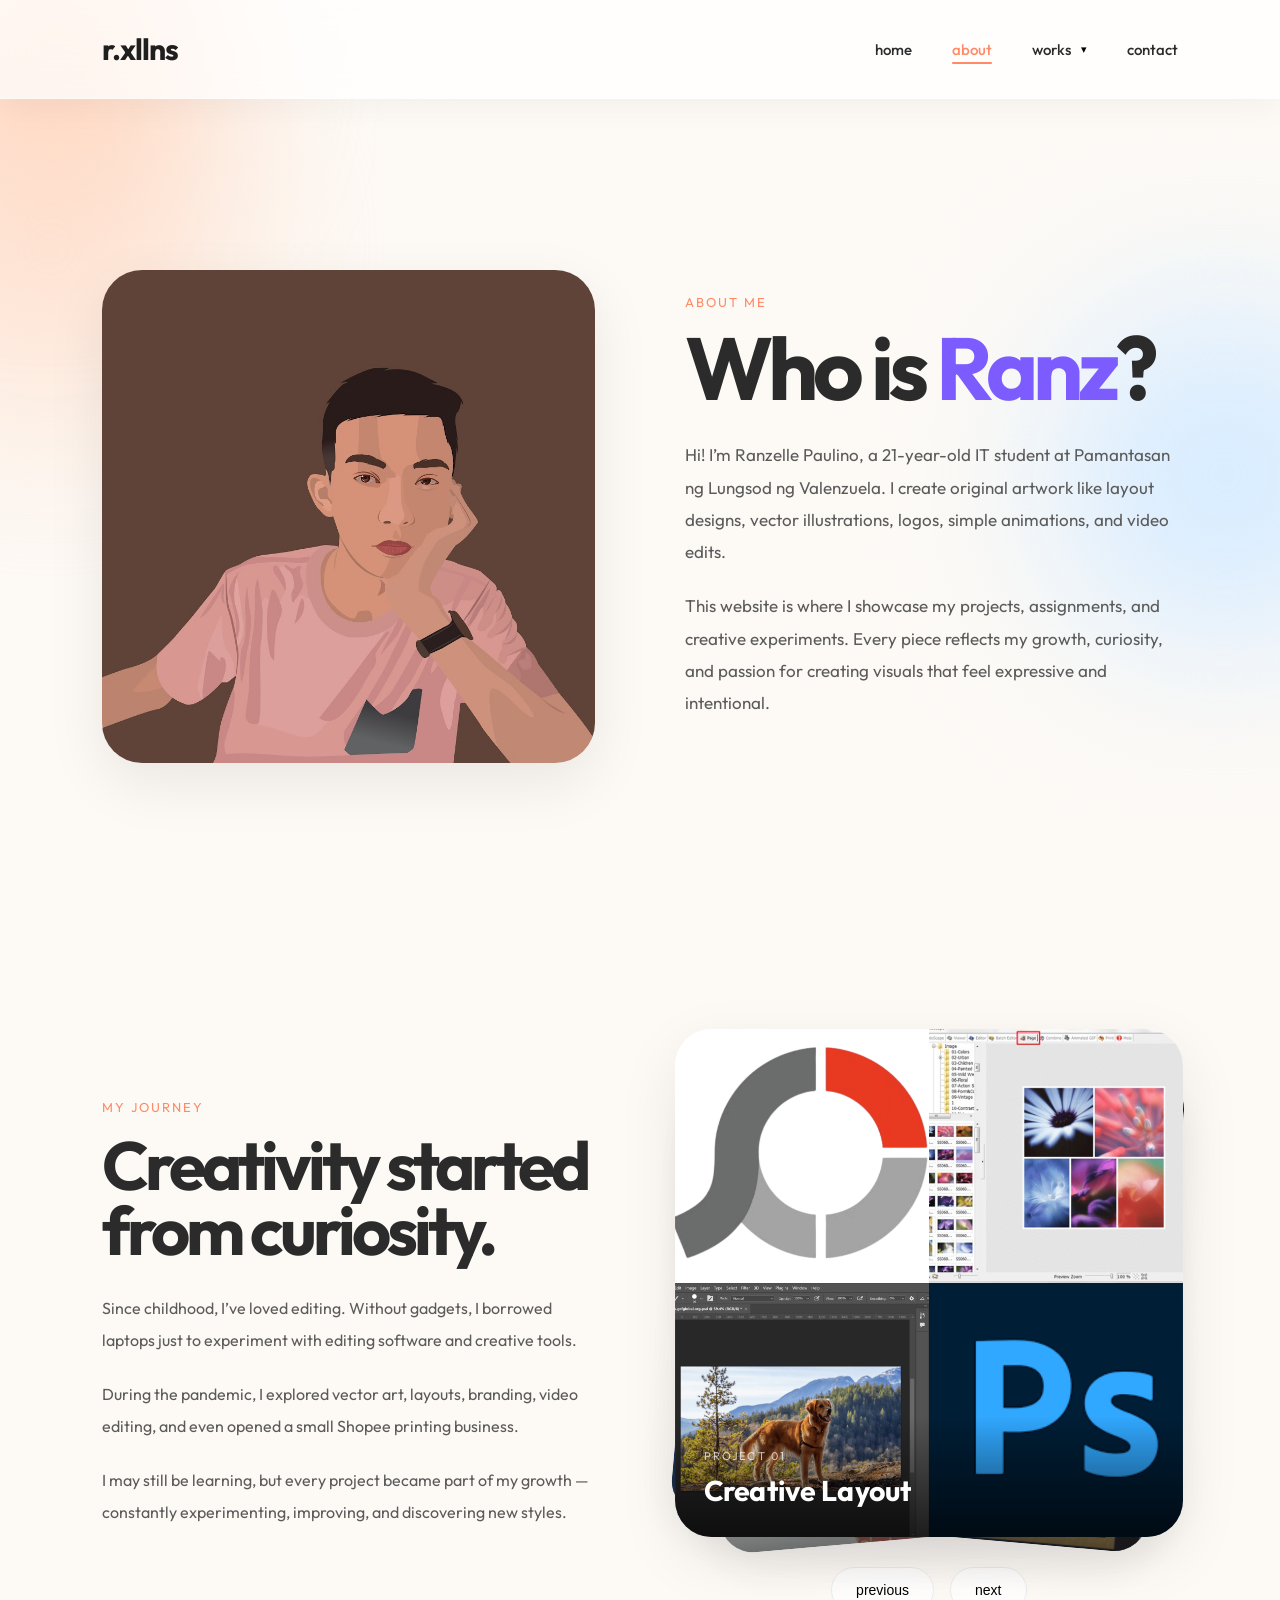
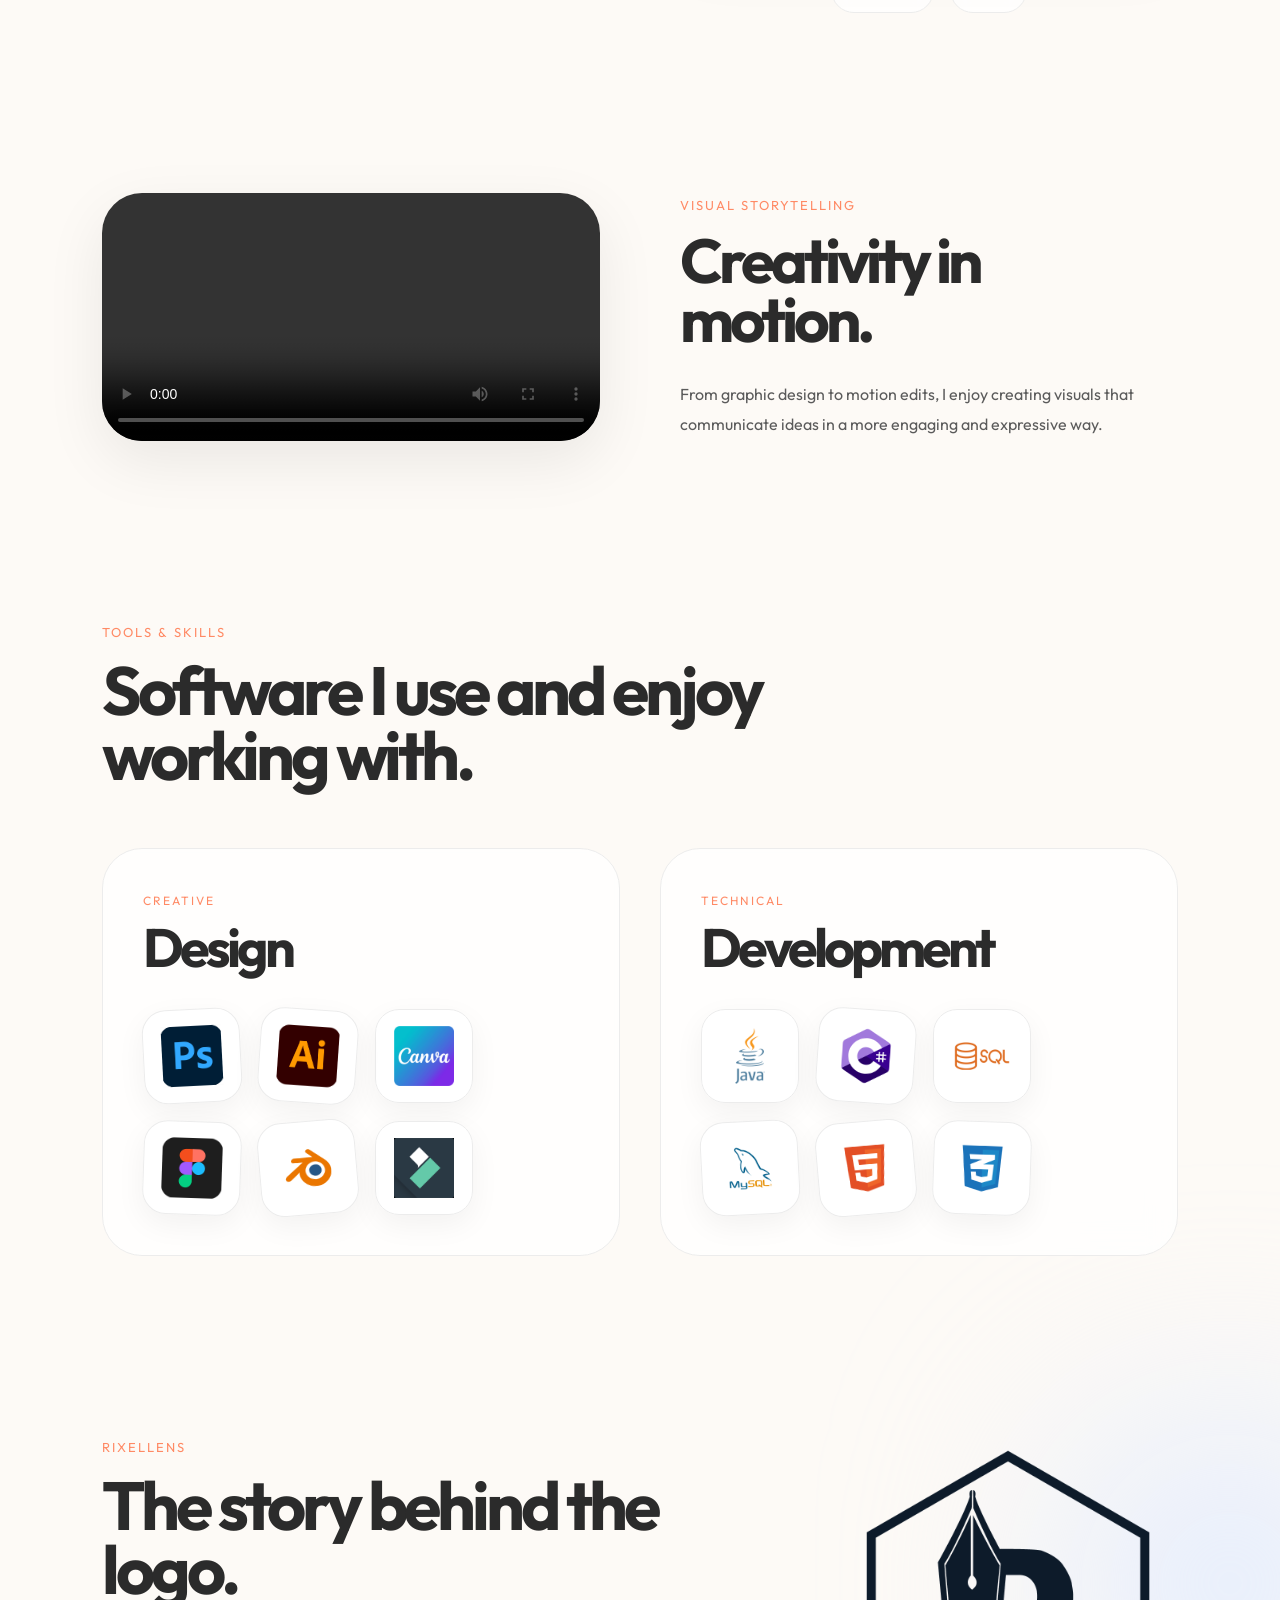
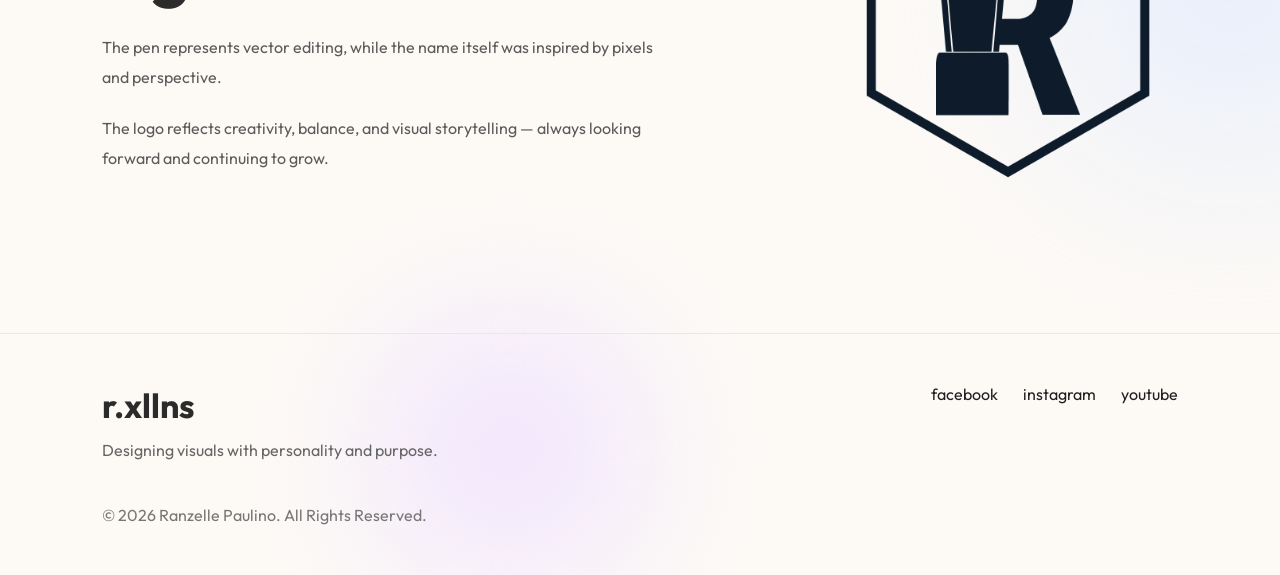
==== about.html @ 7ac17100 "Initial commit" ====
<!DOCTYPE html>
<html lang="en">

<head>
    <meta charset="UTF-8">
    <meta name="viewport" content="width=device-width, initial-scale=1.0">
    <title>about | r.xllns</title>

    <link rel="stylesheet" href="styles/header-footer.css">
    <link rel="stylesheet" href="styles/about.css">

    <link rel="icon" href="images/ranzlogo1.png" type="image/png" sizes="16x16">
</head>

<body>

    <!-- FLOATING BG -->

    <div class="bg-shape shape1"></div>
    <div class="bg-shape shape2"></div>
    <div class="bg-shape shape3"></div>

    <!-- NAVBAR -->

    <header class="header">

        <div class="logo">
            <a href="index.html">
                <h2>r.xllns</h2>
            </a>
        </div>

        <!-- HAMBURGER -->
        <input type="checkbox" id="menu-toggle">

        <label for="menu-toggle" class="menu-btn">
            <span></span>
            <span></span>
            <span></span>
        </label>

        <!-- NAVIGATION -->

        <nav class="nav">
            <a href="index.html">home</a>
            <a href="about.html" class="active">about</a>

            <!-- DROPDOWN -->

            <div class="dropdown">
                <div class="dropdown-top">
                    <a href="portfolio.html" class="dropdown-link">works</a>

                    <button class="dropdown-toggle">
                        <span class="arrow">▾</span>
                    </button>

                </div>

                <div class="dropdown-menu">
                    <a href="portfolio_logo.html">Logos</a>
                    <a href="portfolio_arts.html">Vector Arts</a>
                    <a href="portfolio_graphic.html">Graphic Design</a>
                    <a href="portfolio_poster.html">Posters</a>
                    <a href="portfolio_video.html">Motion Graphics</a>
                    <a href="portfolio_design.html">Design & UI</a>
                </div>
            </div>

            <a href="contact.html">contact</a>
        </nav>

    </header>

    <section class="aboutme-section">

        <!-- BLURS -->

        <div class="about-blur blur1"></div>
        <div class="about-blur blur2"></div>

        <!-- HERO -->

        <div class="basic-info">

            <div class="about-image-wrap">

                <img src="./images/ranzvector.jpg" alt="vectorized image of Ranz">

            </div>

            <div class="about-content">

                <span class="mini-label">
                    ABOUT ME
                </span>

                <h1>
                    Who is
                    <span>Ranz</span>?
                </h1>

                <p>
                    Hi! I’m Ranzelle Paulino, a 21-year-old IT student at
                    Pamantasan ng Lungsod ng Valenzuela. I create original artwork
                    like layout designs, vector illustrations, logos,
                    simple animations, and video edits.
                </p>

                <p>
                    This website is where I showcase my projects,
                    assignments, and creative experiments.
                    Every piece reflects my growth, curiosity,
                    and passion for creating visuals that feel
                    expressive and intentional.
                </p>

            </div>

        </div>

        <!-- JOURNEY -->

        <div class="journey-exp">

            <div id="my-journey">

                <span class="mini-label">
                    MY JOURNEY
                </span>

                <h2>
                    Creativity started
                    from curiosity.
                </h2>

                <p>
                    Since childhood, I’ve loved editing. Without gadgets,
                    I borrowed laptops just to experiment with editing software
                    and creative tools.
                </p>

                <p>
                    During the pandemic, I explored vector art,
                    layouts, branding, video editing,
                    and even opened a small Shopee printing business.
                </p>

                <p>
                    I may still be learning,
                    but every project became part of my growth —
                    constantly experimenting,
                    improving, and discovering new styles.
                </p>

            </div>

            <!-- SLIDER -->

            <div class="stack-slider-section">

                <div class="stack-container">

                    <div class="stack-card active">

                        <img src="images/about-me/slide1.png" alt="">

                        <div class="stack-overlay">
                            <span>PROJECT 01</span>
                            <h3>Creative Layout</h3>
                        </div>

                    </div>

                    <div class="stack-card">

                        <img src="images/about-me/slide2.png" alt="">

                        <div class="stack-overlay">
                            <span>PROJECT 02</span>
                            <h3>Poster Design</h3>
                        </div>

                    </div>

                    <div class="stack-card">

                        <img src="images/about-me/slide3.png" alt="">

                        <div class="stack-overlay">
                            <span>PROJECT 03</span>
                            <h3>Visual Concept</h3>
                        </div>

                    </div>

                </div>

                <!-- BUTTONS -->

                <div class="stack-buttons">

                    <button id="prev">
                        previous
                    </button>

                    <button id="next">
                        next
                    </button>

                </div>

            </div>

        </div>

        <!-- VIDEO -->

        <div class="aboutme-vid">

            <div class="video-container">

                <video controls>
                    <source src="images/about-me/about-me-video.mp4" type="video/mp4">
                </video>

            </div>

            <div class="vid-desc">

                <span class="mini-label">
                    VISUAL STORYTELLING
                </span>

                <h3>
                    Creativity in motion.
                </h3>

                <p>
                    From graphic design to motion edits,
                    I enjoy creating visuals that communicate
                    ideas in a more engaging and expressive way.
                </p>

            </div>

        </div>

        <!-- SKILLS -->

        <div class="skills">

            <span class="mini-label">
                TOOLS & SKILLS
            </span>

            <h1>Software I use and enjoy working with.
            </h1>

            <div class="skills-editorial">

                <!-- DESIGN -->

                <div class="skill-category design-side">

                    <div class="skill-heading">

                        <span>creative</span>

                        <h2>Design</h2>

                    </div>

                    <div class="floating-skills">

                        <div class="skill-pill large">
                            <img src="./images/technical/photoshop.png" alt="">
                        </div>

                        <div class="skill-pill rotate">
                            <img src="./images/technical/illustrator.png" alt="">
                        </div>

                        <div class="skill-pill">
                            <img src="./images/technical/canva.png" alt="">
                        </div>

                        <div class="skill-pill small">
                            <img src="./images/technical/figma.png" alt="">
                        </div>

                        <div class="skill-pill rotate2">
                            <img src="./images/technical/blender.png" alt="">
                        </div>

                        <div class="skill-pill">
                            <img src="./images/technical/filmora.png" alt="">
                        </div>

                    </div>

                </div>

                <!-- DEVELOPMENT -->

                <div class="skill-category dev-side">

                    <div class="skill-heading">

                        <span>technical</span>

                        <h2>Development</h2>

                    </div>

                    <div class="floating-skills">

                        <div class="skill-pill">
                            <img src="./images/development/java.png" alt="">
                        </div>

                        <div class="skill-pill rotate">
                            <img src="./images/development/csharp.png" alt="">
                        </div>

                        <div class="skill-pill">
                            <img src="./images/development/sql.png" alt="">
                        </div>

                        <div class="skill-pill large">
                            <img src="./images/development/mysql.png" alt="">
                        </div>

                        <div class="skill-pill rotate2">
                            <img src="./images/development/html.png" alt="">
                        </div>

                        <div class="skill-pill small">
                            <img src="./images/development/css.png" alt="">
                        </div>

                    </div>

                </div>

            </div>

        </div>

        <!-- LOGO -->

        <div class="logo-info">

            <div class="logo-text">

                <span class="mini-label">
                    RIXELLENS
                </span>

                <h3>
                    The story behind
                    the logo.
                </h3>

                <p>
                    The pen represents vector editing,
                    while the name itself was inspired
                    by pixels and perspective.
                </p>

                <p>
                    The logo reflects creativity,
                    balance, and visual storytelling —
                    always looking forward and continuing to grow.
                </p>

            </div>

            <img src="images/ranzlogo1.png" alt="Rixellens logo">

        </div>

    </section>

    <footer class="footer">

        <div class="footer-top">

            <div class="footer-brand">

                <h2>r.xllns</h2>

                <p>
                    Designing visuals with
                    personality and purpose.
                </p>

            </div>

            <div class="footer-links">

                <a href="https://www.facebook.com/x.y.ranz.elle" target="_blank">facebook</a>
                <a href="https://www.instagram.com/x.y.ranz.elle/" target="_blank">instagram</a>
                <a href="https://www.youtube.com/@x_ranz_elle" target="_blank">youtube</a>

            </div>

        </div>

        <div class="footer-bottom">

            <p>
                © 2026 Ranzelle Paulino.
                All Rights Reserved.
            </p>

        </div>

    </footer>

    <script src="scripts/dropdown.js"></script>
    <script src="scripts/about.js"></script>
</body>

</html>
---- styles/header-footer.css ----
@import url(global.css);
@import url(header.css);
@import url(footer.css);
---- styles/about.css ----
/* =========================================
   ABOUT ME SECTION
========================================= */

.aboutme-section {

    width: 100%;

    padding: 40px 8% 140px;

    position: relative;

    overflow-x: clip;
}

/* =========================================
   GLOBAL FIX
========================================= */

.aboutme-section * {

    box-sizing: border-box;
}

img,
video {

    max-width: 100%;

    display: block;
}

/* =========================================
   BLURS
========================================= */

.about-blur {

    position: absolute;

    border-radius: 50%;

    filter: blur(120px);

    z-index: -1;

    pointer-events: none;
}

.blur1 {

    width: 300px;
    height: 300px;

    background: #ffd8c2;

    top: 0;
    left: -100px;
}

.blur2 {

    width: 300px;
    height: 300px;

    background: #dce8ff;

    right: -100px;
    bottom: 200px;
}

/* =========================================
   LABEL
========================================= */

.mini-label {

    display: inline-block;

    font-size: 13px;

    text-transform: uppercase;

    letter-spacing: 2px;

    color: #ff8a65;

    margin-bottom: 18px;
}

/* =========================================
   HERO
========================================= */

.basic-info {

    display: flex;
    align-items: center;
    justify-content: space-between;

    gap: 90px;

    min-height: 75vh;

    margin-top: 40px;
    margin-bottom: 180px;
}

/* IMAGE */

.about-image-wrap {

    flex: 1;

    position: relative;

    display: flex;
    justify-content: center;
}

.about-image-wrap img {

    width: 100%;
    max-width: 500px;

    border-radius: 40px;

    object-fit: cover;

    box-shadow: 0 20px 60px rgba(0,0,0,0.08);
}

/* FLOATING NOTES */

.floating-note {

    position: absolute;

    background: rgba(255,255,255,0.85);

    backdrop-filter: blur(14px);

    border: 1px solid #ececec;

    border-radius: 24px;

    padding: 18px 22px;

    box-shadow: 0 10px 40px rgba(0,0,0,0.06);

    z-index: 5;
}

.floating-note span {

    font-size: 11px;

    letter-spacing: 1px;

    text-transform: uppercase;

    color: #777;
}

.floating-note h4 {

    margin-top: 6px;

    font-size: 17px;

    font-weight: 500;
}

.note1 {

    top: 20px;
    left: -10px;

    animation: float1 12s ease-in-out infinite;
}

.note2 {

    bottom: 20px;
    right: -10px;

    animation: float2 14s ease-in-out infinite;
}

/* FLOAT */

@keyframes float1 {

    0% {
        transform: translateY(0px);
    }

    50% {
        transform: translateY(-12px);
    }

    100% {
        transform: translateY(0px);
    }

}

@keyframes float2 {

    0% {
        transform: translateY(0px);
    }

    50% {
        transform: translateY(12px);
    }

    100% {
        transform: translateY(0px);
    }

}

/* CONTENT */

.about-content {

    flex: 1;
}

.about-content h1 {

    font-size: 88px;

    line-height: 0.92;

    letter-spacing: -5px;

    margin-bottom: 30px;
}

.about-content h1 span {

    color: #7c5cff;
}

.about-content p {

    max-width: 580px;

    color: #5b5b5b;

    line-height: 1.9;

    margin-bottom: 22px;

    font-size: 17px;
}

/* =========================================
   JOURNEY
========================================= */

.journey-exp {

    display: grid;

    grid-template-columns: 1fr 1fr;

    gap: 80px;

    align-items: center;

    margin-bottom: 180px;
}

#my-journey h2 {

    font-size: 68px;

    line-height: 0.95;

    letter-spacing: -4px;

    margin-bottom: 30px;
}

#my-journey p {

    color: #5b5b5b;

    line-height: 2;

    margin-bottom: 22px;

    font-size: 16px;
}

/* =========================================
   STACK SLIDER
========================================= */

.stack-slider-section {

    width: 100%;

    display: flex;
    flex-direction: column;
    align-items: center;
}

.stack-container {

    position: relative;

    width: 100%;
    max-width: 540px;

    aspect-ratio: 1 / 1;
}

/* CARDS */

.stack-card {

    position: absolute;

    inset: 0;

    border-radius: 36px;

    overflow: hidden;

    background: white;

    box-shadow: 0 20px 60px rgba(0,0,0,0.08);

    transition:
        transform 0.5s ease,
        opacity 0.5s ease,
        z-index 0.5s ease;

    cursor: pointer;
}

.stack-card img {

    width: 100%;
    height: 100%;

    object-fit: cover;
}

/* OVERLAY */

.stack-overlay {

    position: absolute;

    left: 0;
    bottom: 0;

    width: 100%;

    padding: 28px;

    background: linear-gradient(
        to top,
        rgba(0,0,0,0.65),
        transparent
    );
}

.stack-overlay span {

    font-size: 11px;

    letter-spacing: 2px;

    color: rgba(255,255,255,0.7);
}

.stack-overlay h3 {

    margin-top: 8px;

    color: white;

    font-size: 28px;
}

/* BUTTONS */

.stack-buttons {

    display: flex;

    gap: 16px;

    margin-top: 35px;
}

.stack-buttons button {

    padding: 14px 24px;

    border-radius: 50px;

    border: 1px solid #ececec;

    background: rgba(255,255,255,0.8);

    backdrop-filter: blur(10px);

    cursor: pointer;

    font-size: 14px;

    transition: 0.3s ease;
}

.stack-buttons button:hover {

    transform: translateY(-4px);

    background: white;
}

/* =========================================
   VIDEO
========================================= */

.aboutme-vid {

    display: flex;
    align-items: center;
    justify-content: space-between;

    gap: 80px;

    margin-bottom: 180px;
}

.video-container {

    flex: 1;
}

.video-container video {

    width: 100%;

    border-radius: 40px;

    box-shadow: 0 20px 60px rgba(0,0,0,0.08);
}

.vid-desc {

    flex: 1;
}

.vid-desc h3 {

    font-size: 62px;

    line-height: 0.95;

    letter-spacing: -4px;

    margin-bottom: 30px;
}

.vid-desc p {

    max-width: 520px;

    color: #5b5b5b;

    line-height: 1.9;
}

/* =========================================
   SKILLS
========================================= */

.skills {

    margin-bottom: 180px;
}

.skills h1 {

    font-size: 68px;

    line-height: 0.95;

    letter-spacing: -4px;

    margin-bottom: 60px;

    max-width: 750px;
}

/* GRID */

.skills-editorial {

    display: grid;

    grid-template-columns: repeat(2, minmax(0, 1fr));

    gap: 40px;
}

/* CATEGORY */

.skill-category {

    background: rgba(255,255,255,0.75);

    backdrop-filter: blur(14px);

    border: 1px solid #ececec;

    border-radius: 40px;

    padding: 40px;
}

/* HEADINGS */

.skill-heading {

    margin-bottom: 35px;
}

.skill-heading span {

    display: inline-block;

    font-size: 12px;

    letter-spacing: 2px;

    text-transform: uppercase;

    color: #ff8a65;

    margin-bottom: 12px;
}

.skill-heading h2 {

    font-size: 54px;

    line-height: 1;

    letter-spacing: -4px;
}

/* FLOATING AREA */

.floating-skills {

    display: flex;

    flex-wrap: wrap;

    gap: 18px;
}

/* PILLS */

.skill-pill {

    display: flex;
    align-items: center;

    gap: 14px;

    padding: 16px 18px;

    background: rgba(255,255,255,0.85);

    border: 1px solid #ececec;

    border-radius: 24px;

    box-shadow: 0 10px 30px rgba(0,0,0,0.05);

    transition: 0.35s ease;
}

.skill-pill:hover {

    transform:
        translateY(-8px)
        rotate(0deg)
        scale(1.04);

    box-shadow: 0 18px 40px rgba(0,0,0,0.08);
}

/* RANDOM ROTATION */

.large {

    transform: rotate(-3deg);
}

.small {

    transform: rotate(2deg);
}

.rotate {

    transform: rotate(4deg);
}

.rotate2 {

    transform: rotate(-5deg);
}

/* ICON */

.skill-pill img {

    width: 60px;
    height: 60px;

    object-fit: contain;
}

/* TEXT */

.skill-pill span {

    font-size: 15px;

    white-space: nowrap;
}

/* =========================================
   LOGO
========================================= */

.logo-info {

    display: flex;
    align-items: center;
    justify-content: space-between;

    gap: 90px;
}

.logo-text {

    flex: 1;
}

.logo-text h3 {

    font-size: 68px;

    line-height: 0.95;

    letter-spacing: -4px;

    margin-bottom: 30px;
}

.logo-text p {

    max-width: 580px;

    color: #5b5b5b;

    line-height: 1.9;

    margin-bottom: 20px;
}

.logo-info img {

    width: 100%;
    max-width: 340px;
}

/* =========================================
   TABLET
========================================= */

@media(max-width: 1100px) {

    .basic-info,
    .aboutme-vid,
    .logo-info {

        flex-direction: column;

        text-align: center;
    }

    .journey-exp {

        grid-template-columns: 1fr;

        gap: 60px;
    }

    .about-content h1,
    #my-journey h2,
    .vid-desc h3,
    .skills h1,
    .logo-text h3 {

        font-size: 54px;

        letter-spacing: -3px;
    }

    .about-content p,
    #my-journey p,
    .vid-desc p,
    .logo-text p {

        margin-inline: auto;
    }

    .skills-editorial {

        grid-template-columns: 1fr;
    }

    .stack-container {

        max-width: 480px;
    }

}

/* =========================================
   MOBILE
========================================= */

@media(max-width: 700px) {

    .aboutme-section {

        padding: 20px 6% 100px;
    }

    .basic-info,
    .journey-exp,
    .aboutme-vid,
    .skills,
    .logo-info {

        margin-bottom: 120px;
    }

    .basic-info {

        gap: 50px;
    }

    .about-content h1,
    #my-journey h2,
    .vid-desc h3,
    .skills h1,
    .logo-text h3 {

        font-size: 38px;

        line-height: 1;

        letter-spacing: -2px;
    }

    .about-content p,
    #my-journey p,
    .vid-desc p,
    .logo-text p {

        font-size: 15px;

        line-height: 1.8;
    }

    .about-image-wrap img {

        max-width: 320px;

        border-radius: 28px;
    }

    .floating-note {

        padding: 14px 16px;

        border-radius: 18px;
    }

    .floating-note h4 {

        font-size: 14px;
    }

    .note1 {

        left: 0;
    }

    .note2 {

        right: 0;
    }

    .stack-container {

        max-width: 320px;
    }

    .stack-overlay {

        padding: 22px;
    }

    .stack-overlay h3 {

        font-size: 22px;
    }

    .stack-buttons {

        flex-wrap: wrap;

        justify-content: center;
    }

    .video-container video {

        border-radius: 28px;
    }

    .skill-category {

        padding: 28px;
    }

    .skill-heading h2 {

        font-size: 34px;

        letter-spacing: -2px;
    }

    .floating-skills {

        gap: 14px;
    }

    .skill-pill {

        /* width: 100%; */

        justify-content: flex-start;

        padding: 14px 16px;

        border-radius: 20px;

        transform: rotate(0deg) !important;
    }

    .skill-pill img {

        width: 42px;
        height: 42px;
    }

    .skill-pill span {

        font-size: 14px;
    }

    .logo-info img {

        max-width: 240px;
    }

}
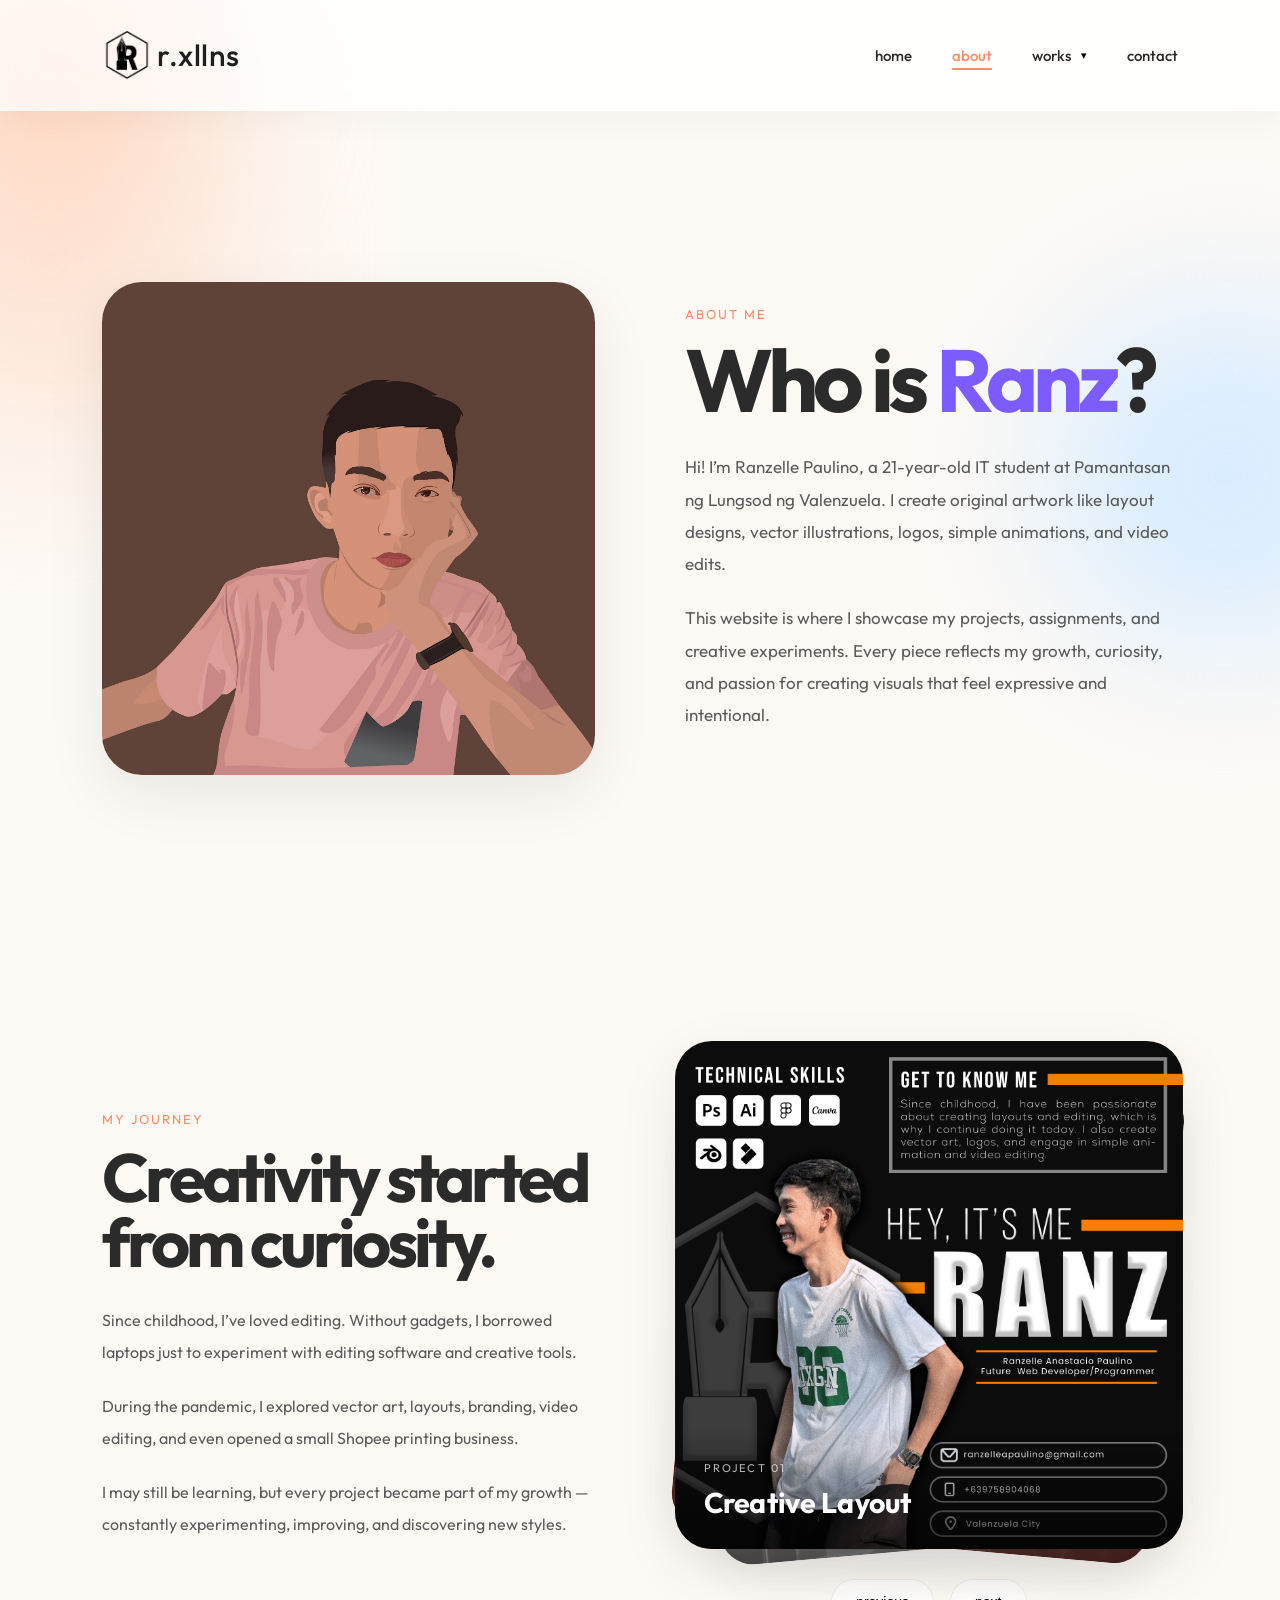
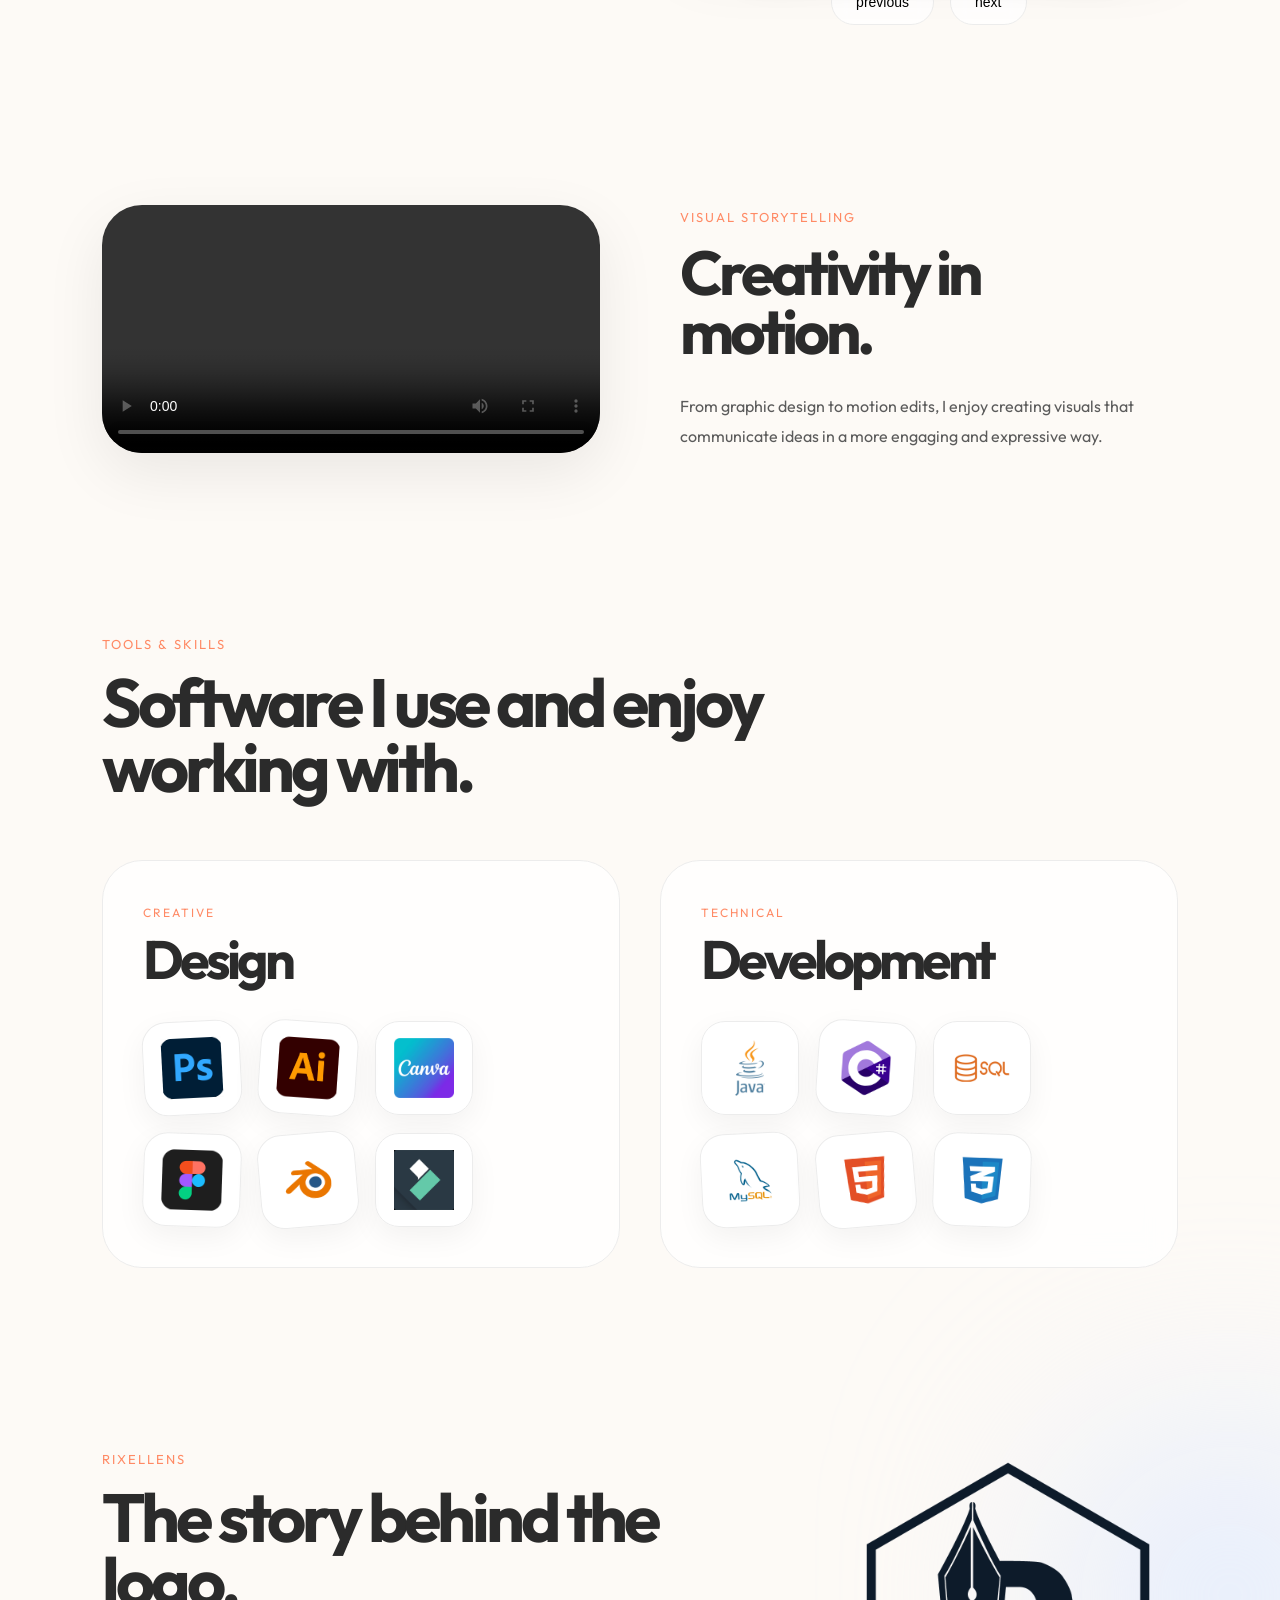
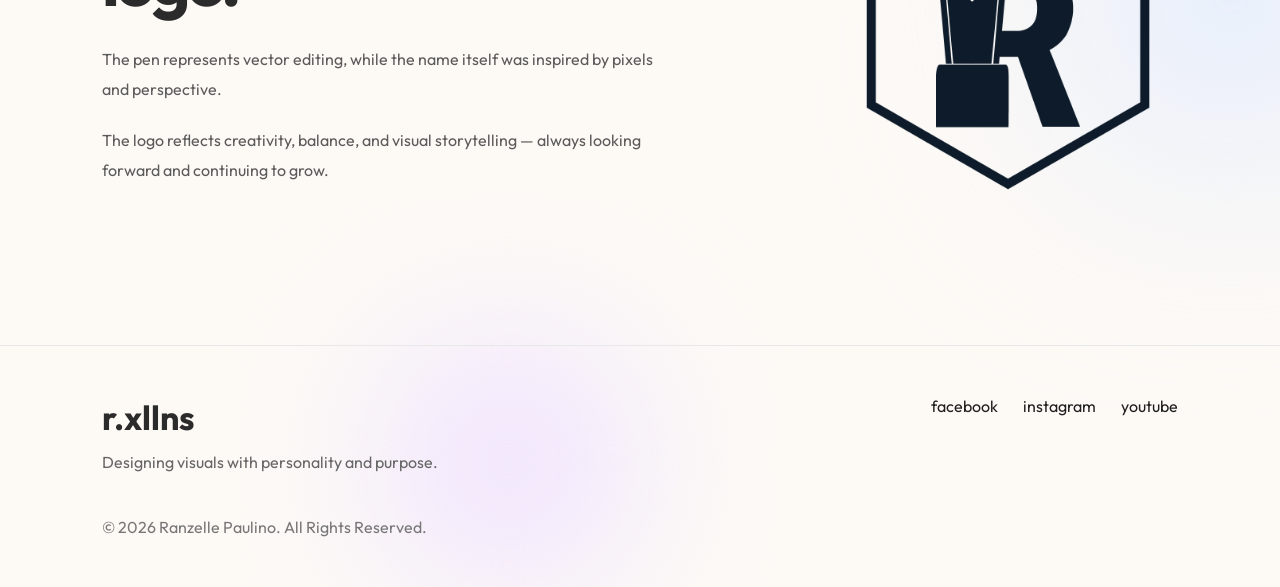
==== commit f404b317: "new update" ====
--- a/about.html
+++ b/about.html
@@ -25,6 +25,7 @@
     <header class="header">
 
         <div class="logo">
+            <img src="images/portfolio/logo/ranzlogo.png" alt="r.xllns logo">
             <a href="index.html">
                 <h2>r.xllns</h2>
             </a>
@@ -163,7 +164,7 @@
 
                     <div class="stack-card active">
 
-                        <img src="images/about-me/slide1.png" alt="">
+                        <img src="images/about-me/creative_layout.jpg" alt="">
 
                         <div class="stack-overlay">
                             <span>PROJECT 01</span>
@@ -174,7 +175,7 @@
 
                     <div class="stack-card">
 
-                        <img src="images/about-me/slide2.png" alt="">
+                        <img src="images/about-me/poster-design.png" alt="">
 
                         <div class="stack-overlay">
                             <span>PROJECT 02</span>
@@ -185,7 +186,7 @@
 
                     <div class="stack-card">
 
-                        <img src="images/about-me/slide3.png" alt="">
+                        <img src="images/about-me/visual_concept.jpg" alt="">
 
                         <div class="stack-overlay">
                             <span>PROJECT 03</span>
--- a/styles/header-footer.css
+++ b/styles/header-footer.css
@@ -1,3 +1,19 @@
 @import url(global.css);
 @import url(header.css);
-@import url(footer.css);+@import url(footer.css);
+
+.logo {
+    display: flex;
+    align-items: center;
+    gap: 5px;
+}
+
+.logo img {
+    width: 50px;
+    height: auto;
+}
+
+.logo h2 {
+    font-weight: 500;
+    letter-spacing: 0.5px;
+}
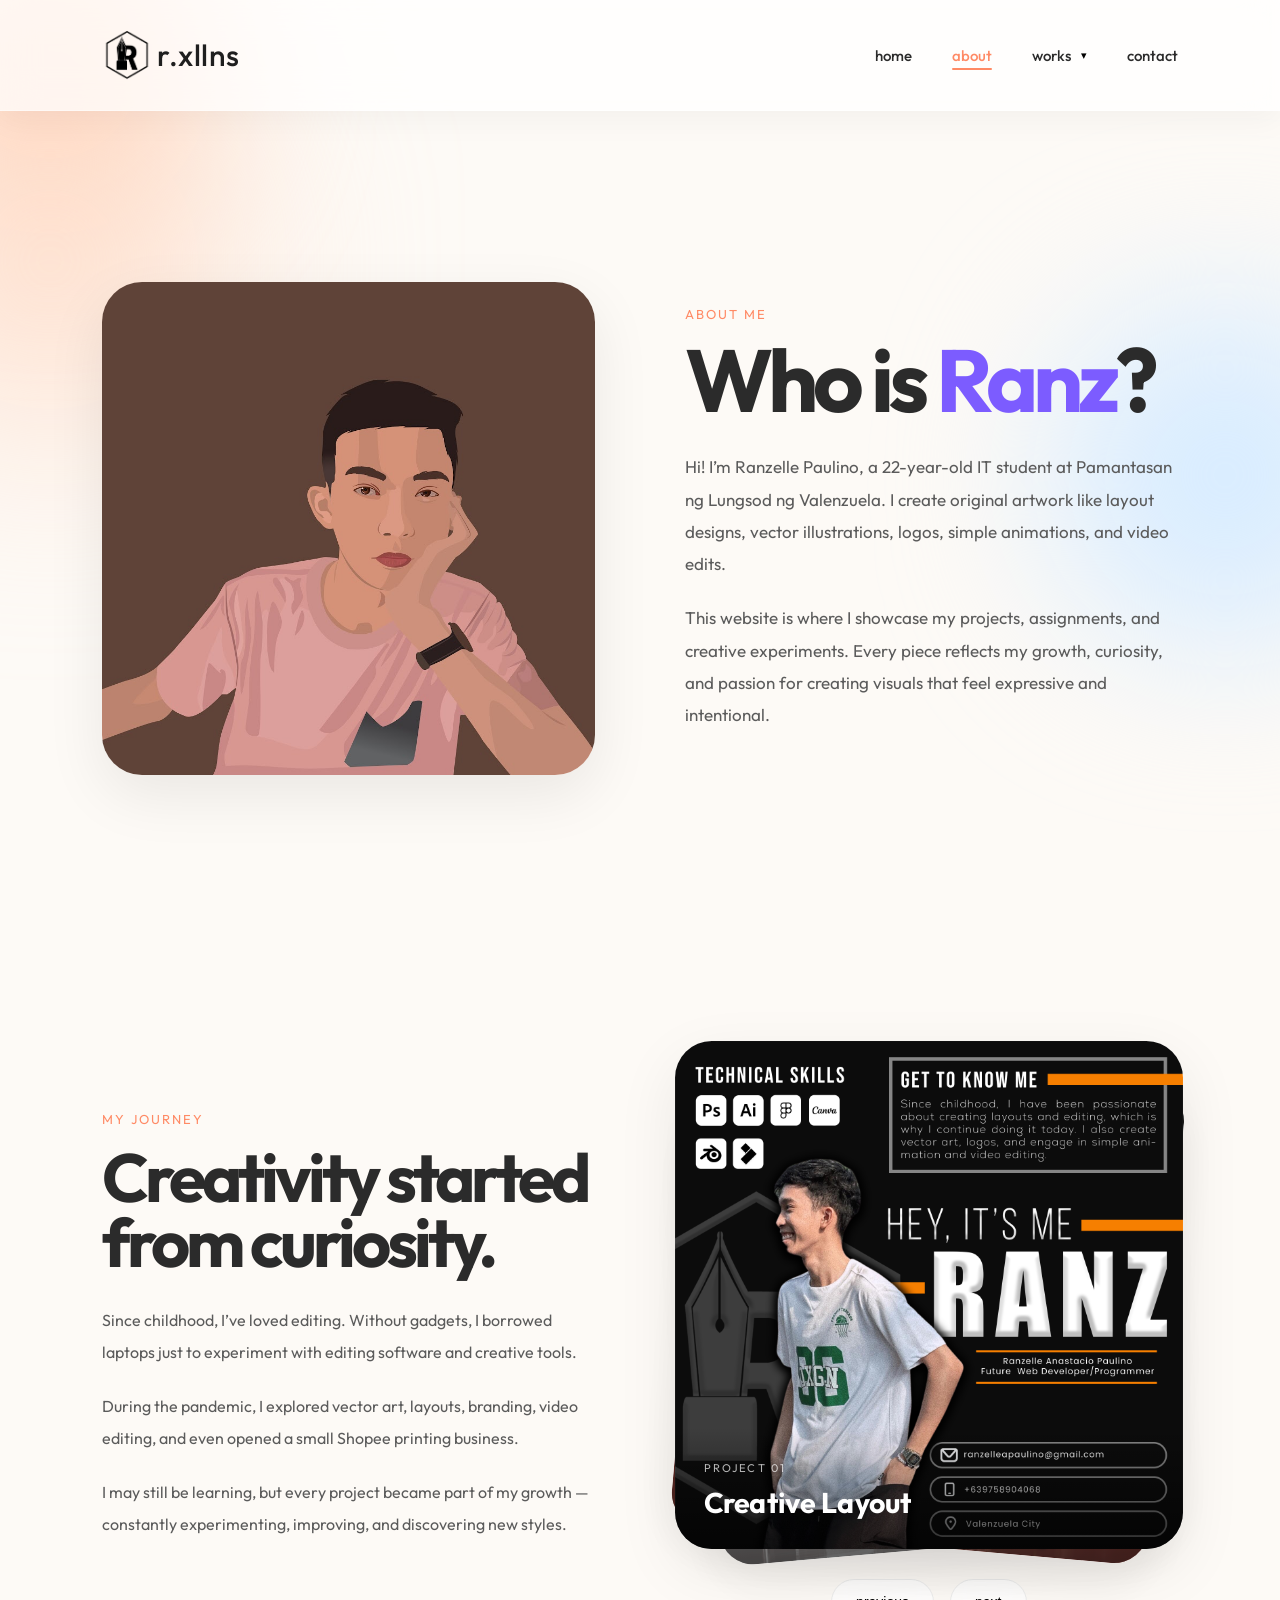
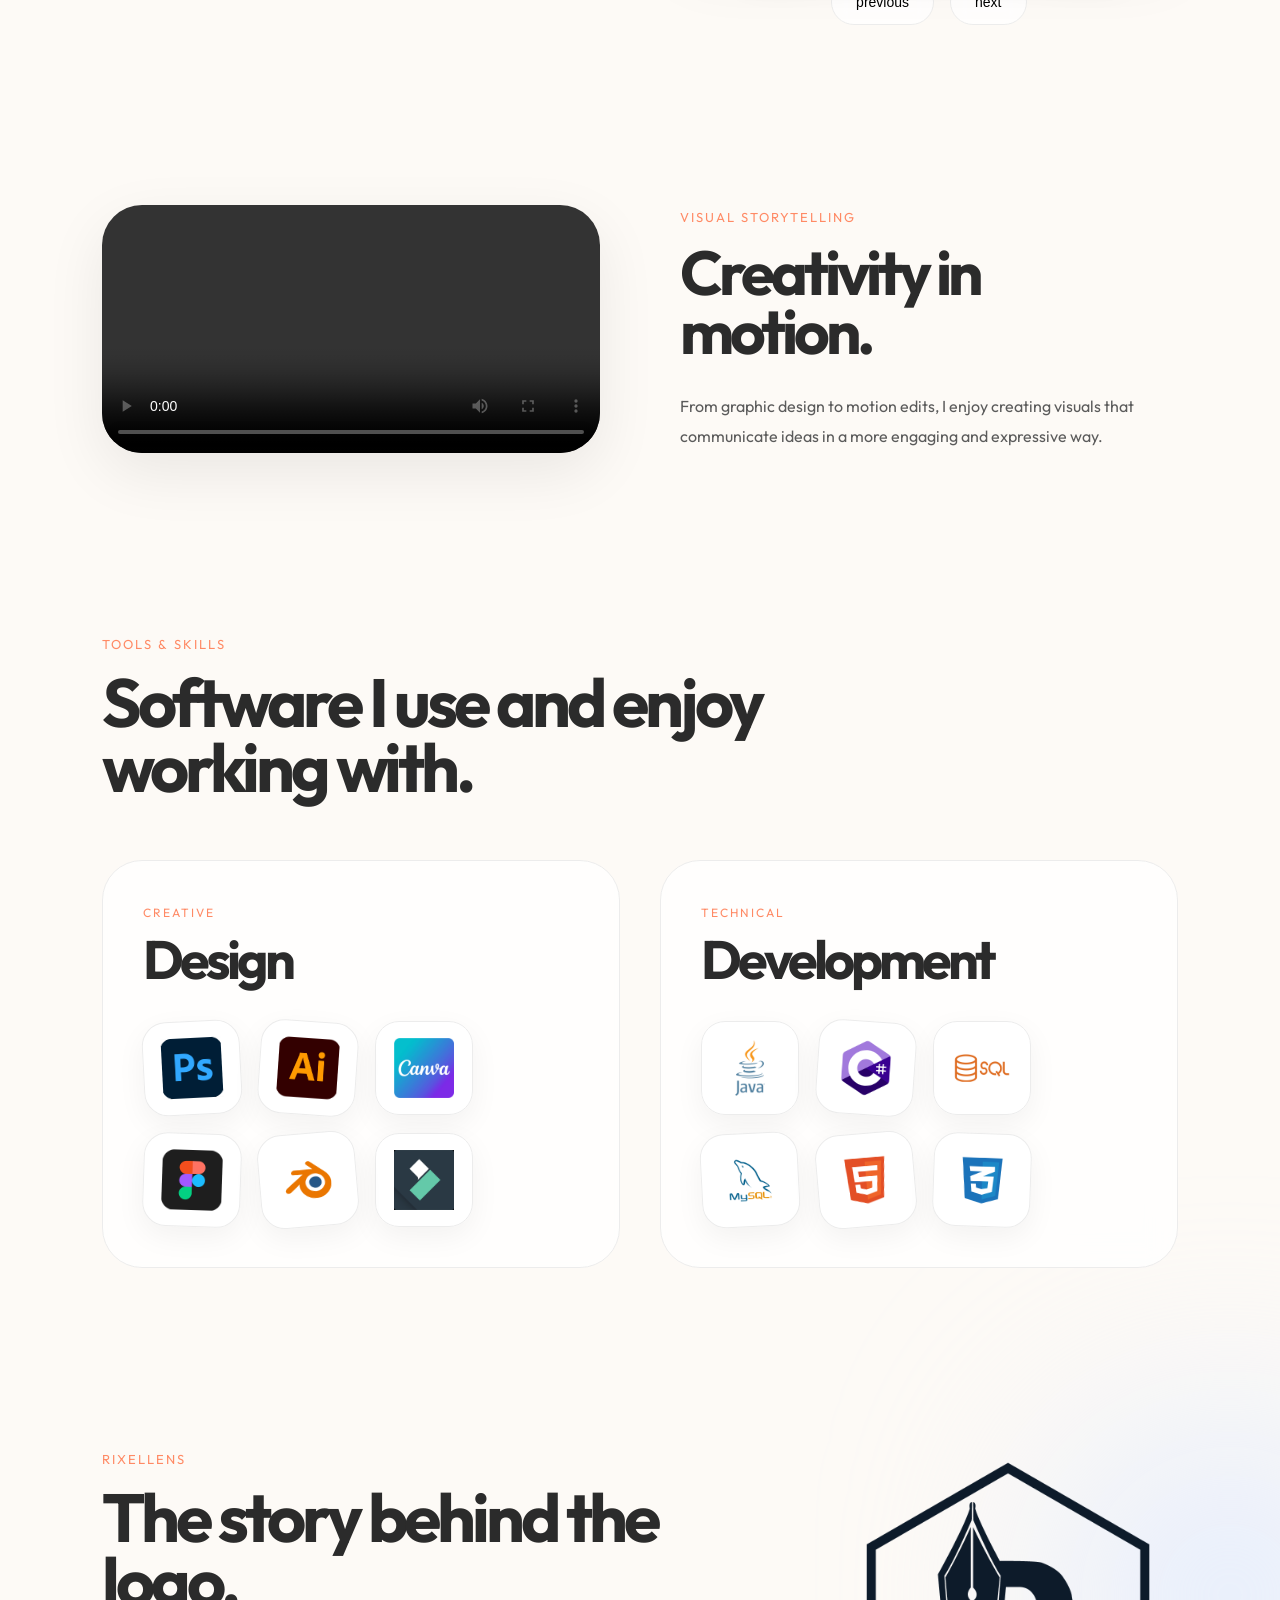
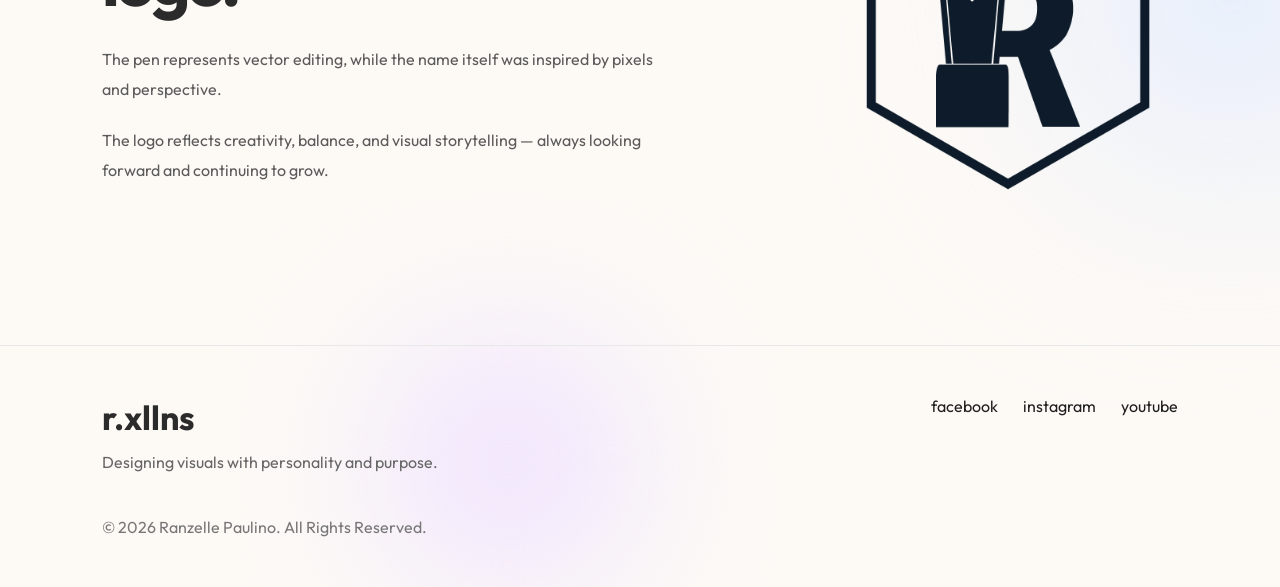
==== commit 288dfc4c: "Update about.html" ====
--- a/about.html
+++ b/about.html
@@ -25,8 +25,8 @@
     <header class="header">
 
         <div class="logo">
-            <img src="images/portfolio/logo/ranzlogo.png" alt="r.xllns logo">
             <a href="index.html">
+                <img src="images/portfolio/logo/ranzlogo.png" alt="r.xllns logo">
                 <h2>r.xllns</h2>
             </a>
         </div>
@@ -102,7 +102,7 @@
                 </h1>
 
                 <p>
-                    Hi! I’m Ranzelle Paulino, a 21-year-old IT student at
+                    Hi! I’m Ranzelle Paulino, a 22-year-old IT student at
                     Pamantasan ng Lungsod ng Valenzuela. I create original artwork
                     like layout designs, vector illustrations, logos,
                     simple animations, and video edits.
--- a/styles/header-footer.css
+++ b/styles/header-footer.css
@@ -2,10 +2,12 @@
 @import url(header.css);
 @import url(footer.css);
 
-.logo {
+.logo a {
     display: flex;
     align-items: center;
     gap: 5px;
+    text-decoration: none;
+    color: inherit;
 }
 
 .logo img {
